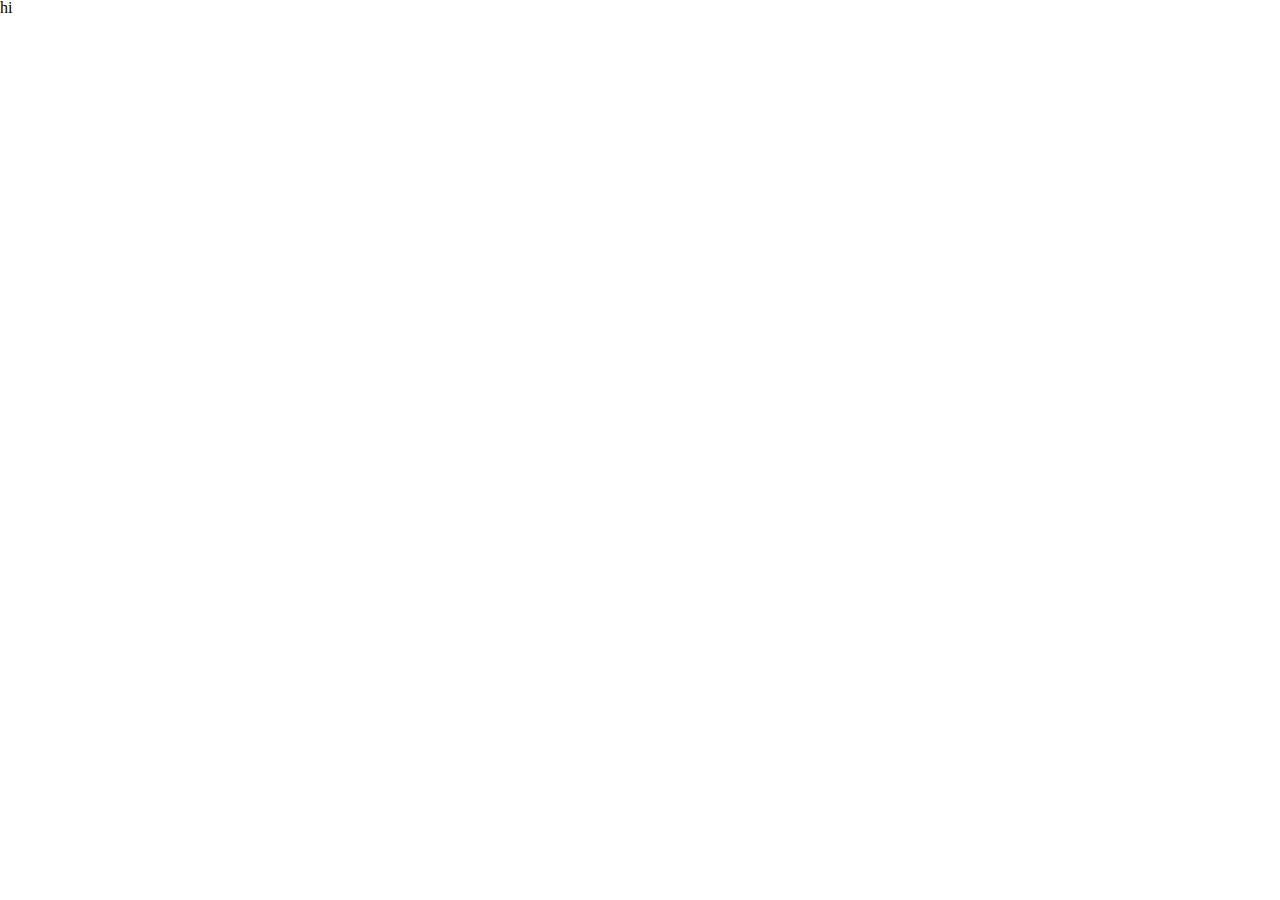
==== index.html @ 4ed2ddb4 "first" ====
<!DOCTYPE html>
<html lang="en">

<head>
    <meta charset="UTF-8">
    <meta name="viewport" content="width=device-width, initial-scale=1.0">
    <link rel="stylesheet" href="base.css">
    <link rel="stylesheet" href="style.css">
    <title>Photo Design</title>
</head>

<body>
    <h1>hi</h1>
</body>

</html>
---- base.css ----
/* http://meyerweb.com/eric/tools/css/reset/ 
   v2.0 | 20110126
   License: none (public domain)
*/

html, body, div, span, applet, object, iframe,
h1, h2, h3, h4, h5, h6, p, blockquote, pre,
a, abbr, acronym, address, big, cite, code,
del, dfn, em, img, ins, kbd, q, s, samp,
small, strike, strong, sub, sup, tt, var,
b, u, i, center,
dl, dt, dd, ol, ul, li,
fieldset, form, label, legend,
table, caption, tbody, tfoot, thead, tr, th, td,
article, aside, canvas, details, embed, 
figure, figcaption, footer, header, hgroup, 
menu, nav, output, ruby, section, summary,
time, mark, audio, video {
	margin: 0;
	padding: 0;
	border: 0;
	font-size: 100%;
	font: inherit;
	vertical-align: baseline;
}
/* HTML5 display-role reset for older browsers */
article, aside, details, figcaption, figure, 
footer, header, hgroup, menu, nav, section {
	display: block;
}
body {
	line-height: 1;
}
ol, ul {
	list-style: none;
}
blockquote, q {
	quotes: none;
}
blockquote:before, blockquote:after,
q:before, q:after {
	content: '';
	content: none;
}
table {
	border-collapse: collapse;
	border-spacing: 0;
}
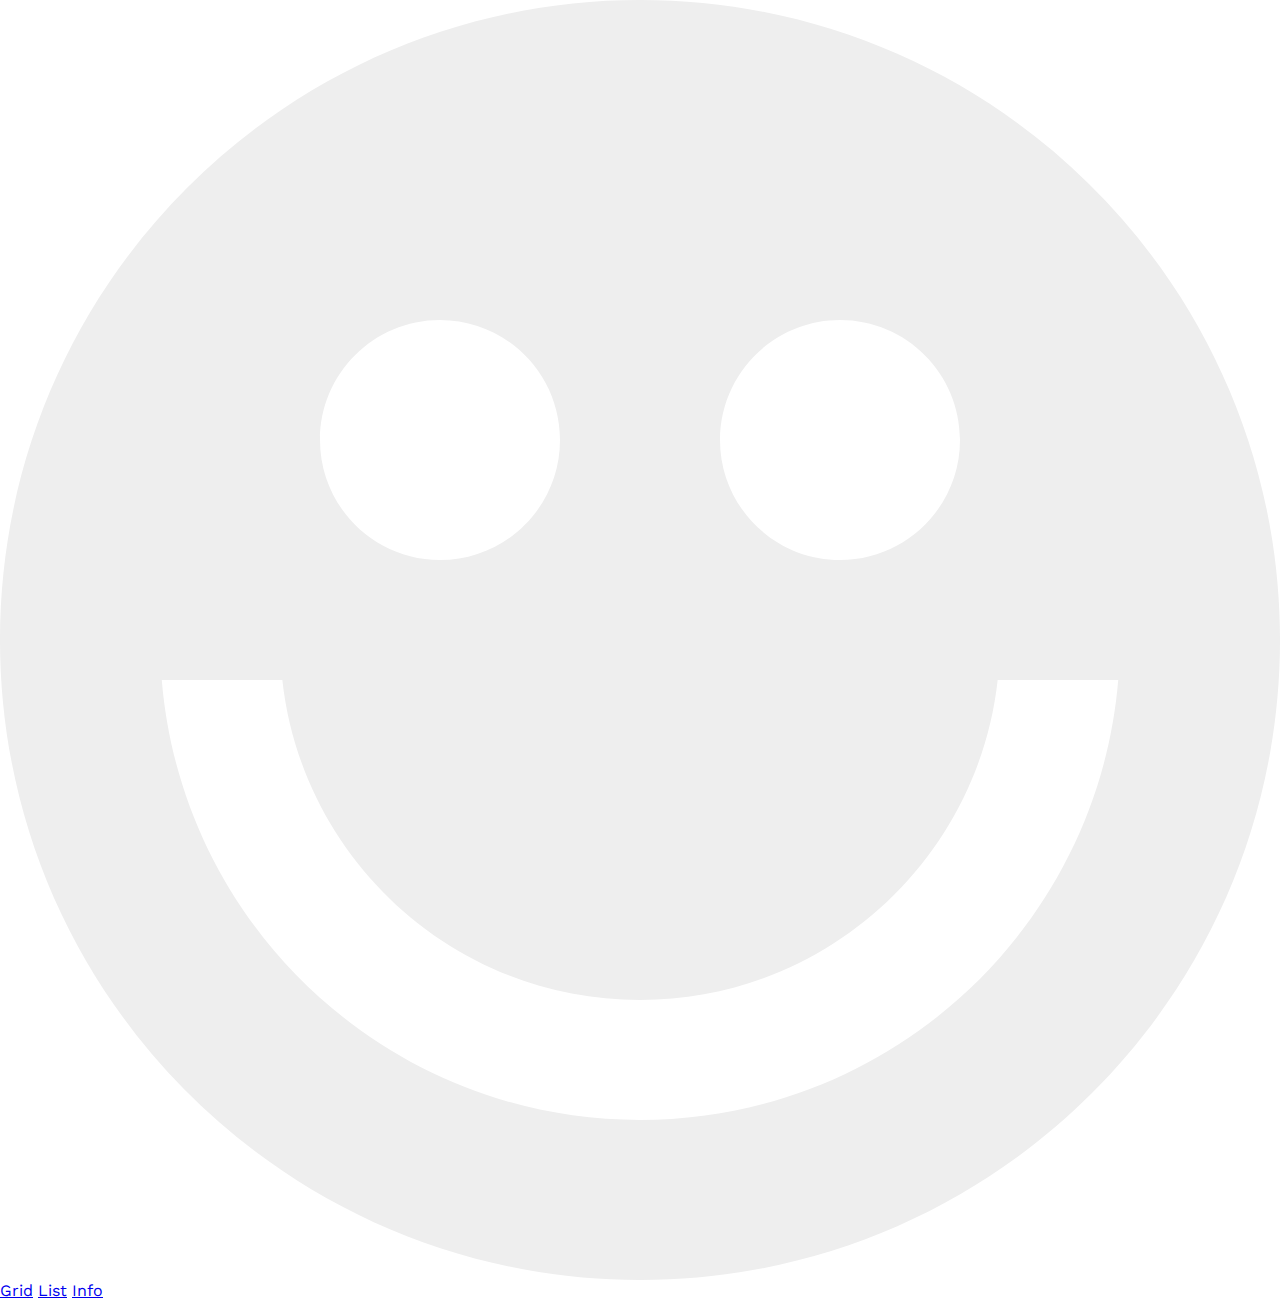
==== commit 87008807: "add header and fonts" ====
--- a/index.html
+++ b/index.html
@@ -4,13 +4,25 @@
 <head>
     <meta charset="UTF-8">
     <meta name="viewport" content="width=device-width, initial-scale=1.0">
+    <link rel="preconnect" href="https://fonts.googleapis.com">
+    <link rel="preconnect" href="https://fonts.gstatic.com" crossorigin>
+    <link href="https://fonts.googleapis.com/css2?family=Work+Sans:wght@300;400;700&display=swap" rel="stylesheet">
     <link rel="stylesheet" href="base.css">
     <link rel="stylesheet" href="style.css">
     <title>Photo Design</title>
 </head>
 
 <body>
-    <h1>hi</h1>
+    <header>
+        <h1>
+            <img src="./assets/logo.svg" alt="logo">
+        </h1>
+        <nav>
+            <a href="#">Grid</a>
+            <a href="#">List</a>
+            <a href="#">Info</a>
+        </nav>
+    </header>
 </body>
 
 </html>--- a/style.css
+++ b/style.css
@@ -0,0 +1,17 @@
+html {
+    font-size: 100%; /*16px*/
+    box-sizing: border-box;
+}
+
+*, *:before, *:after {
+    box-sizing: inherit;
+}
+/* 
+img {
+    width: 100%;
+    max-width: 100%;
+} */
+
+body {
+    font-family: 'Work Sans', sans-serif;
+}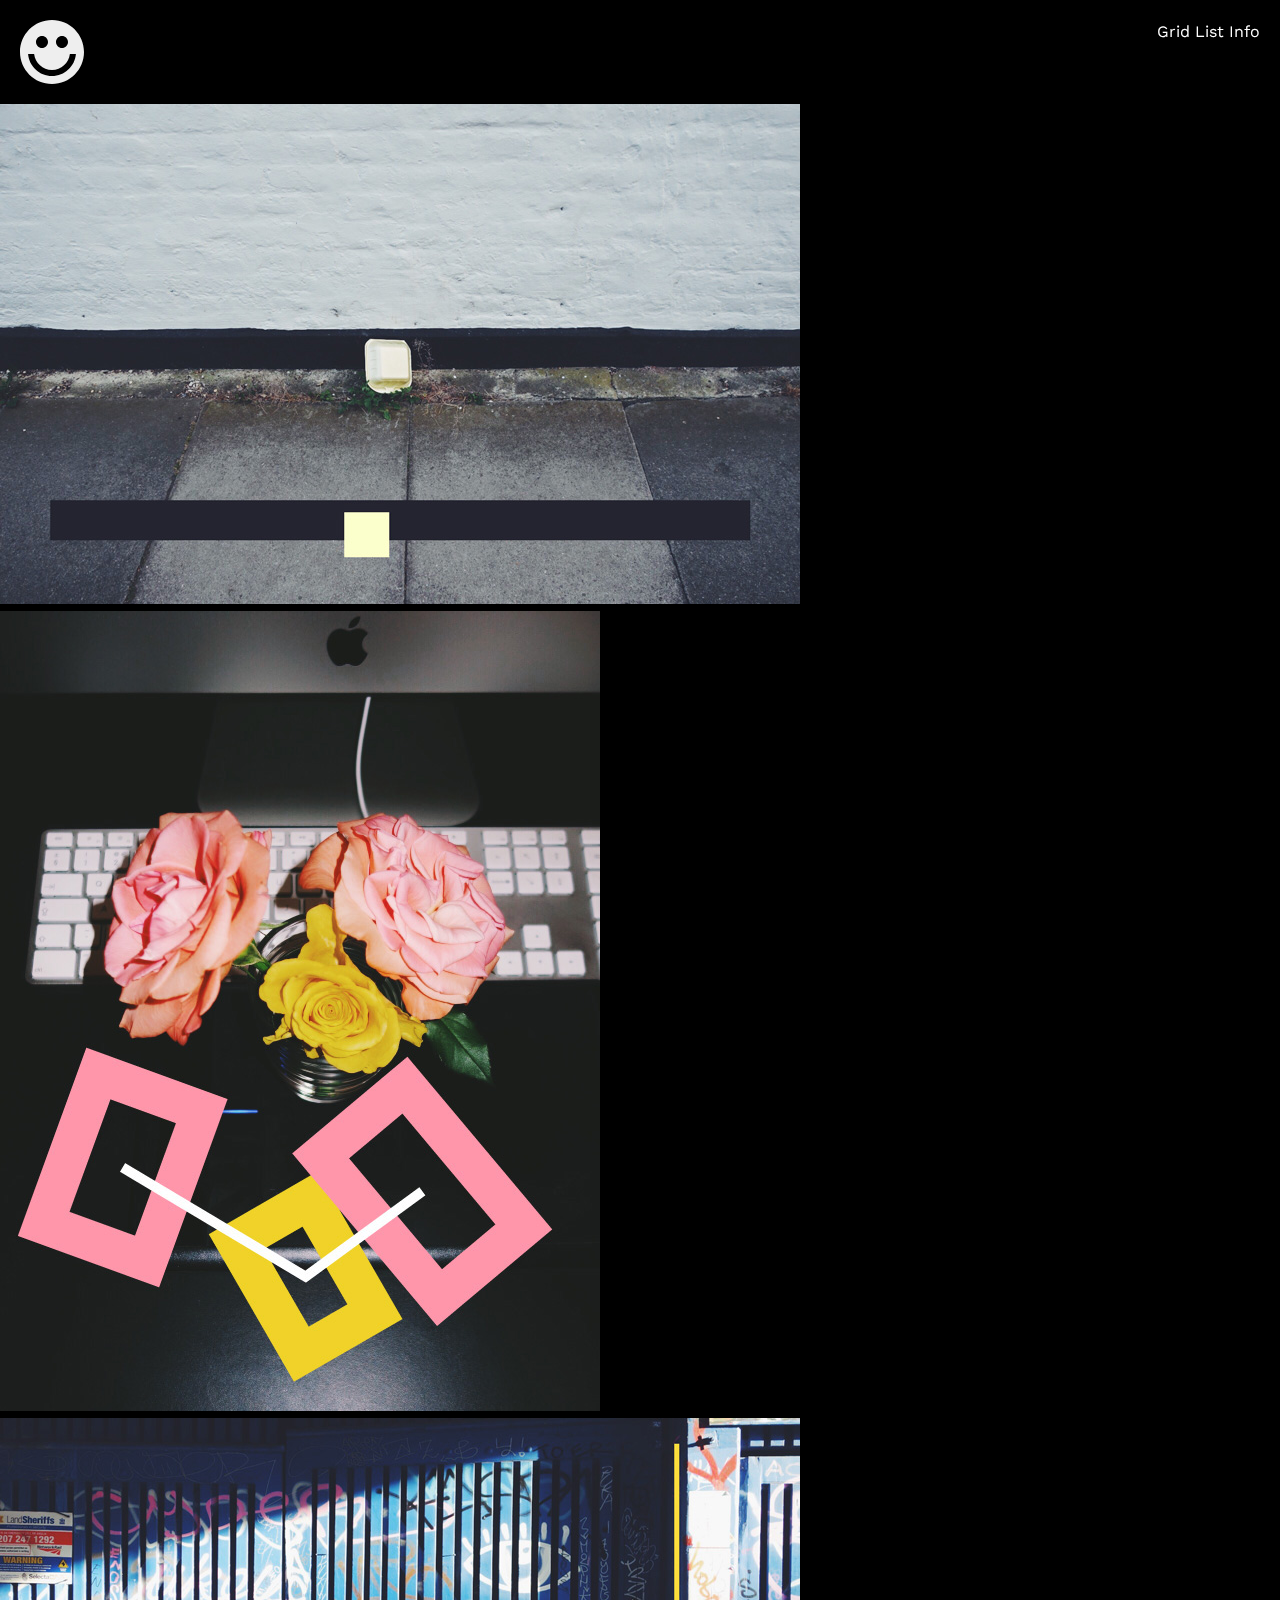
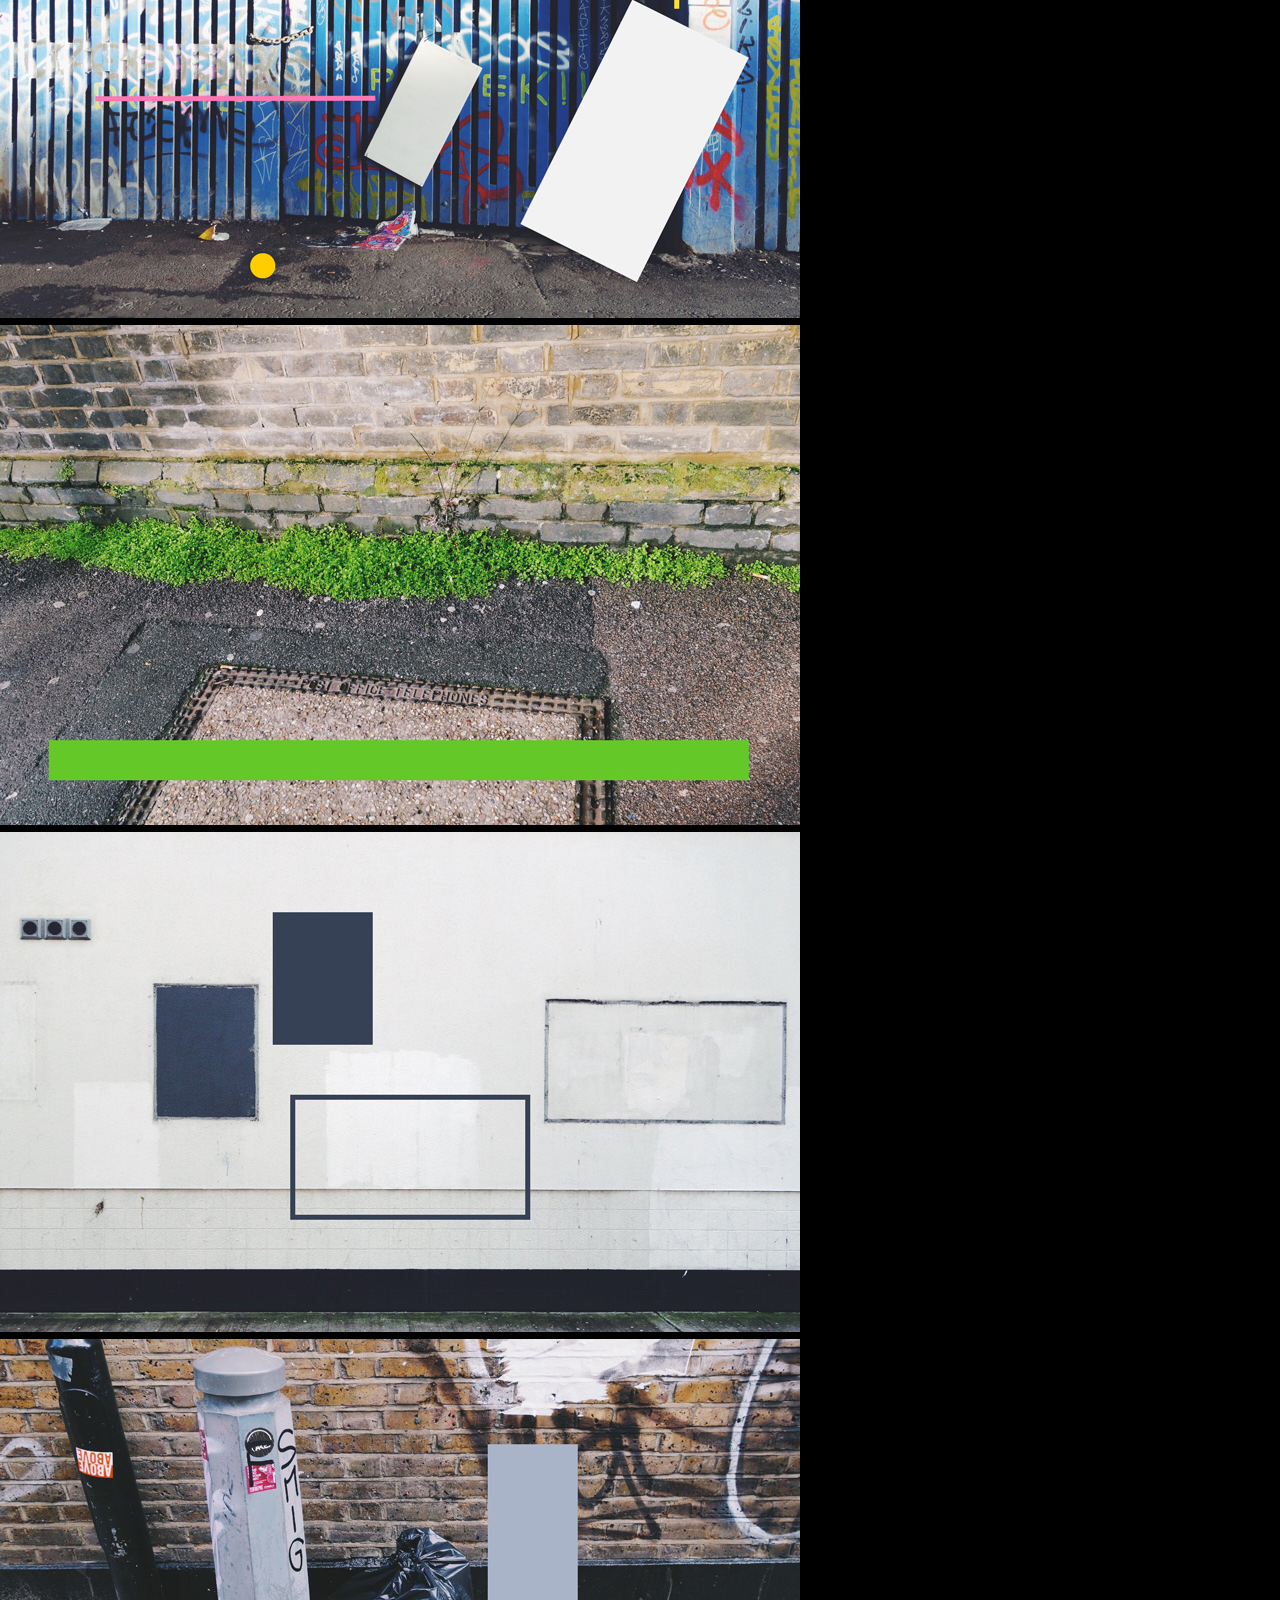
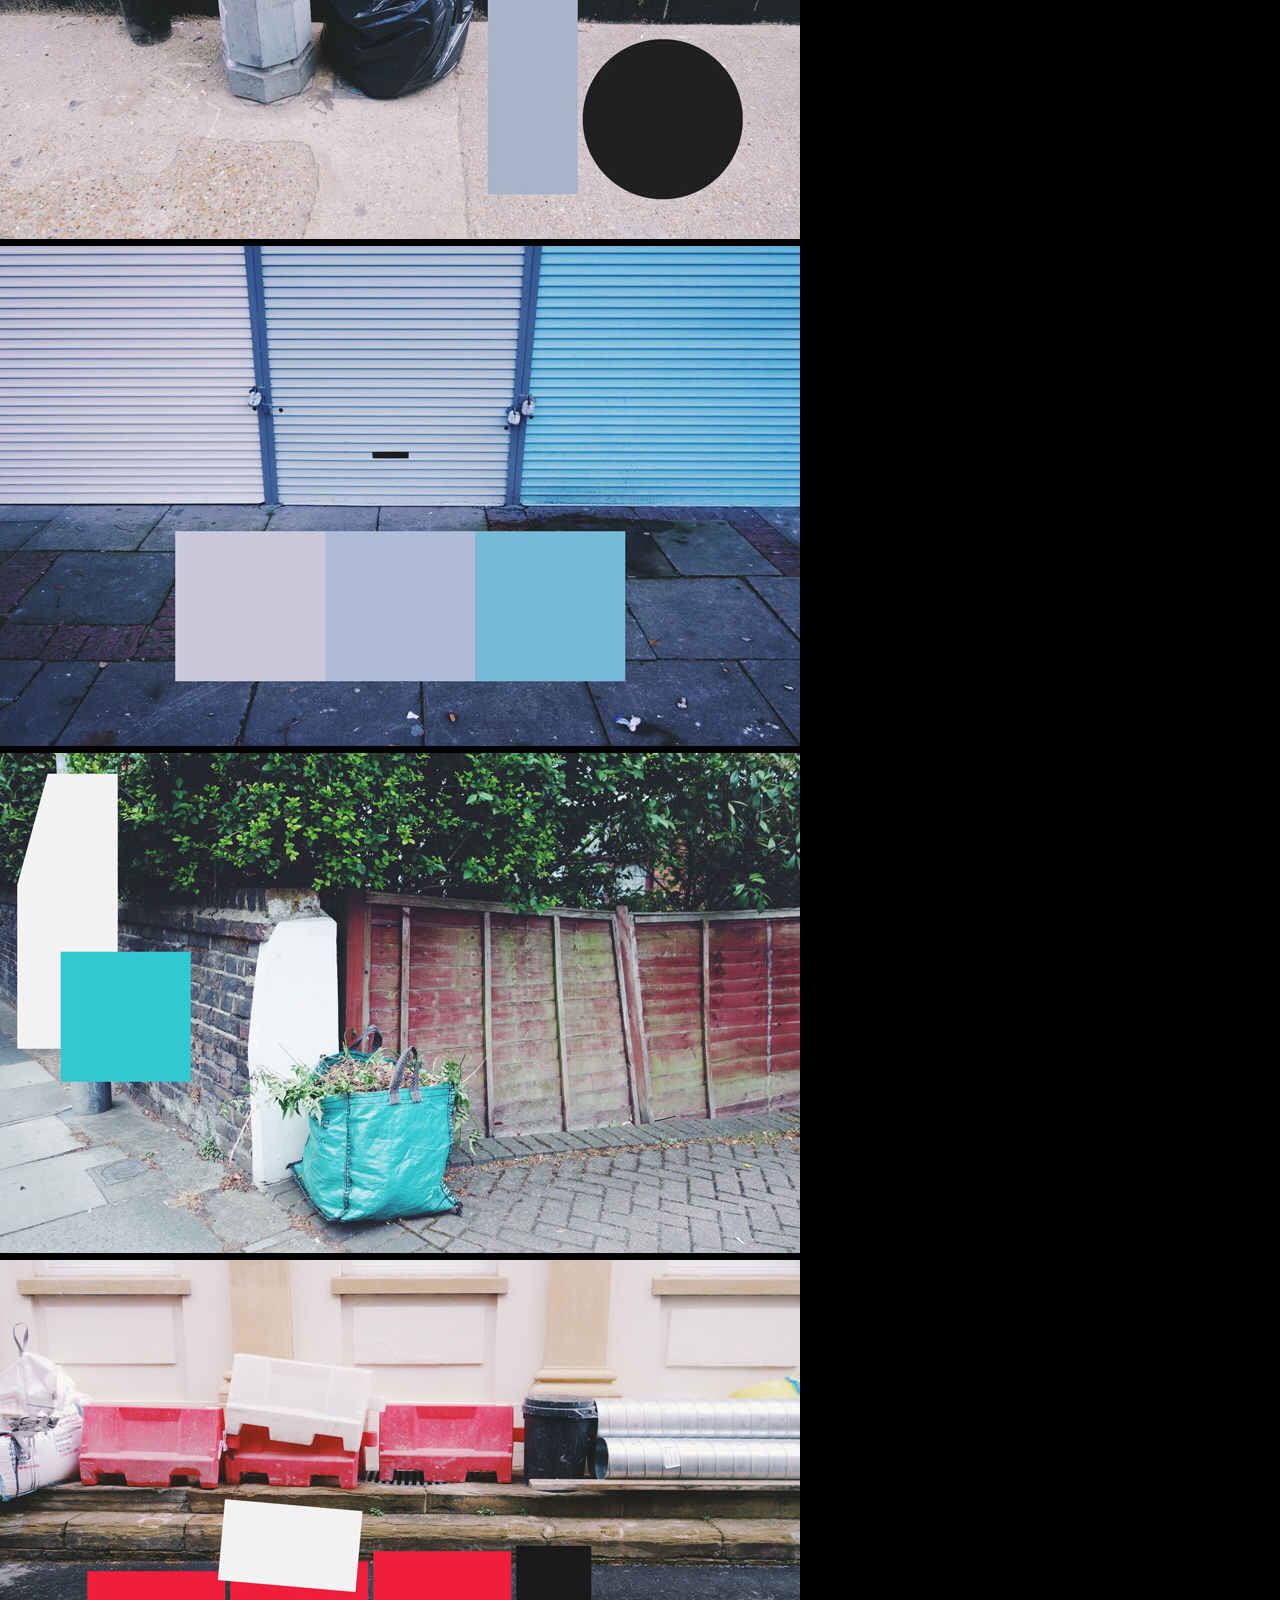
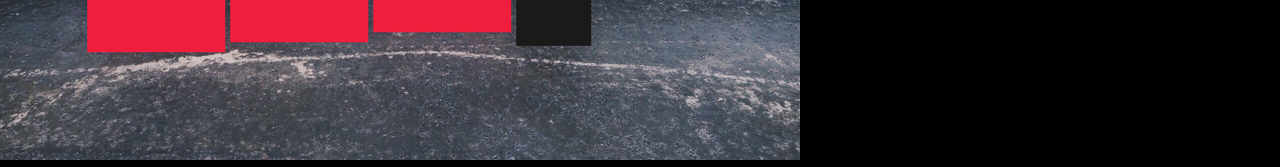
==== commit aa677f1b: "add css and fix the header to top" ====
--- a/index.html
+++ b/index.html
@@ -23,6 +23,36 @@
             <a href="#">Info</a>
         </nav>
     </header>
+
+    <section class="photos">
+        <div class="photo">
+            <img src="./assets/image_1.jpg" alt="photo">
+        </div>
+        <div class="photo">
+            <img src="./assets/image_2.jpg" alt="photo">
+        </div>
+        <div class="photo">
+            <img src="./assets/image_3.jpg" alt="photo">
+        </div>
+        <div class="photo">
+            <img src="./assets/image_4.jpg" alt="photo">
+        </div>
+        <div class="photo">
+            <img src="./assets/image_5.jpg" alt="photo">
+        </div>
+        <div class="photo">
+            <img src="./assets/image_6.jpg" alt="photo">
+        </div>
+        <div class="photo">
+            <img src="./assets/image_7.jpg" alt="photo">
+        </div>
+        <div class="photo">
+            <img src="./assets/image_8.jpg" alt="photo">
+        </div>
+        <div class="photo">
+            <img src="./assets/image_9.jpg" alt="photo">
+        </div>
+    </section>
 </body>
 
 </html>--- a/style.css
+++ b/style.css
@@ -14,4 +14,31 @@
 
 body {
     font-family: 'Work Sans', sans-serif;
+    line-height: 1.5;
+    color: #fff;
+    background-color: #000;
+    padding-top: 6.5rem;
+}
+
+a {
+    color: #fff;
+    text-decoration: none;
+}
+
+header {
+    overflow: hidden;
+    position: fixed;
+    width: 100%;
+    top: 0;
+    left: 0;
+    padding: 1.25rem;
+}
+
+header h1 {
+    float: left;
+    width: 4rem;
+}
+
+header nav {
+    float: right;
 }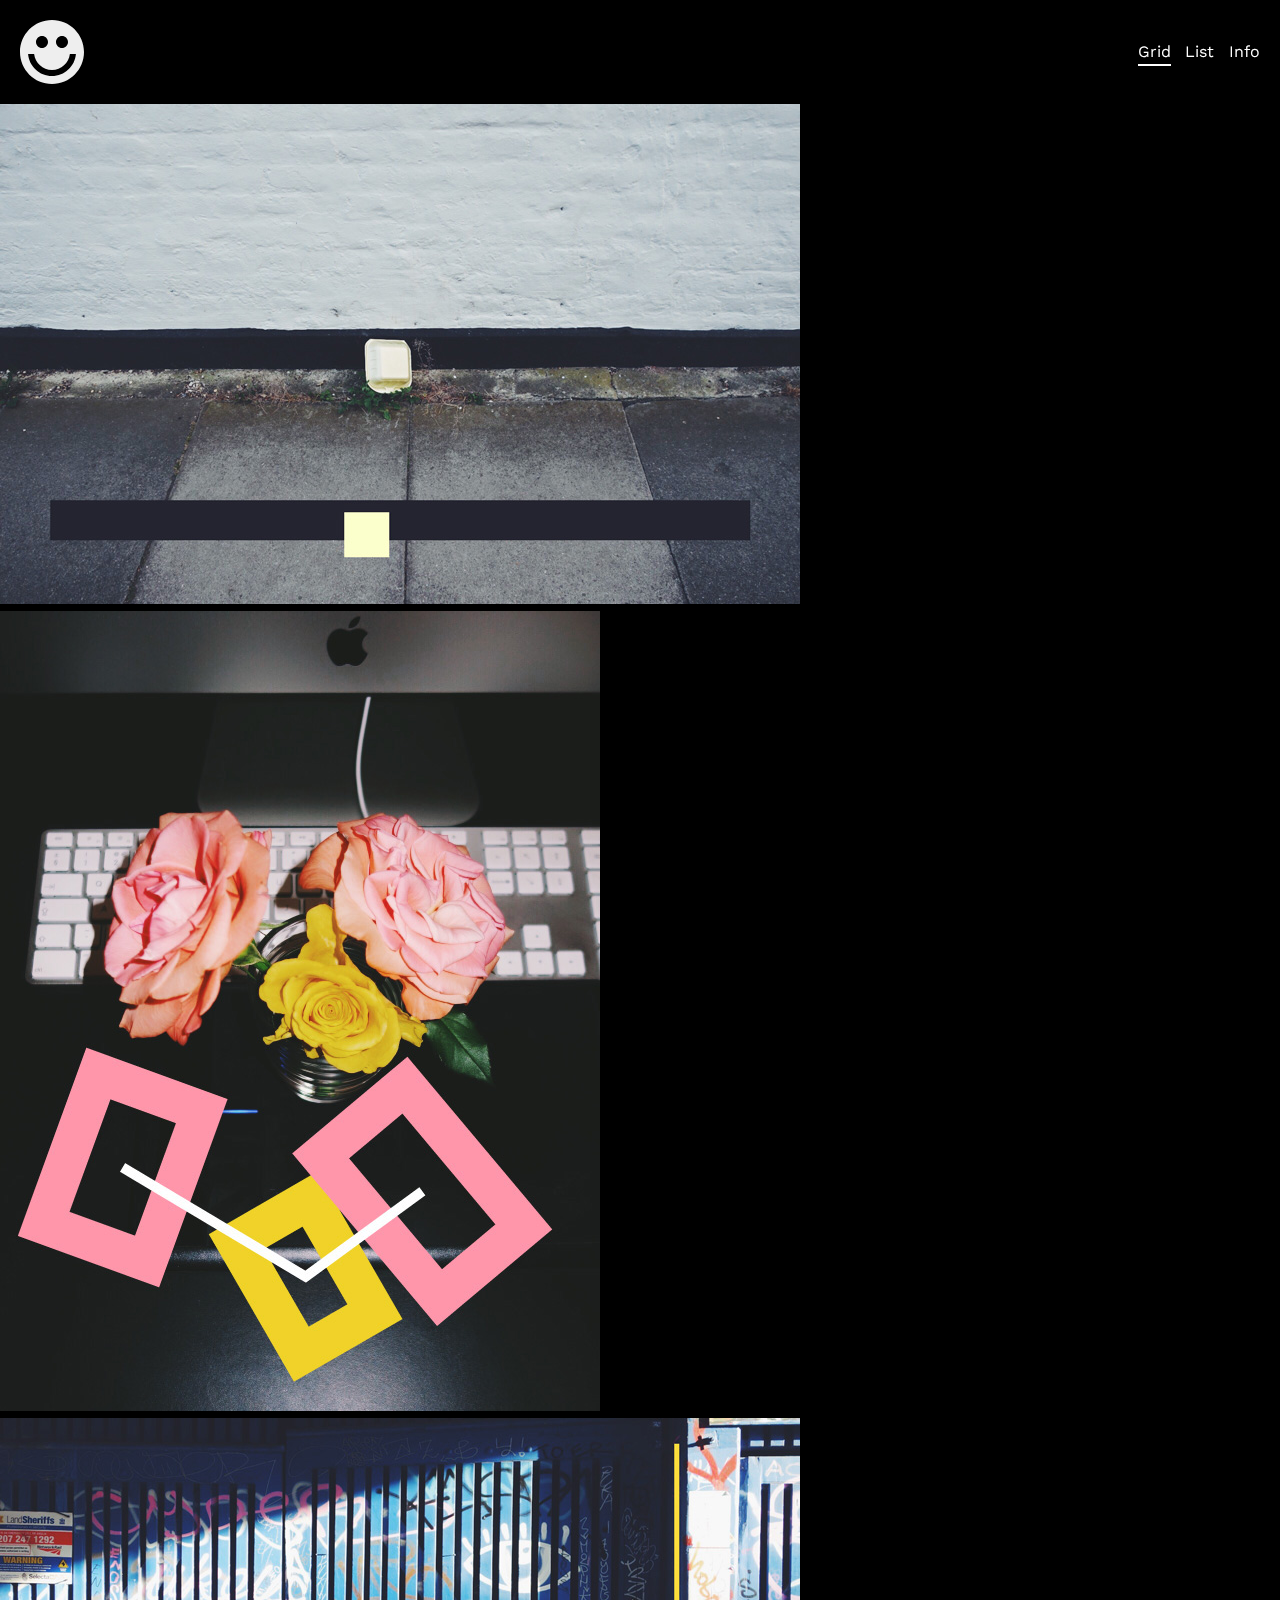
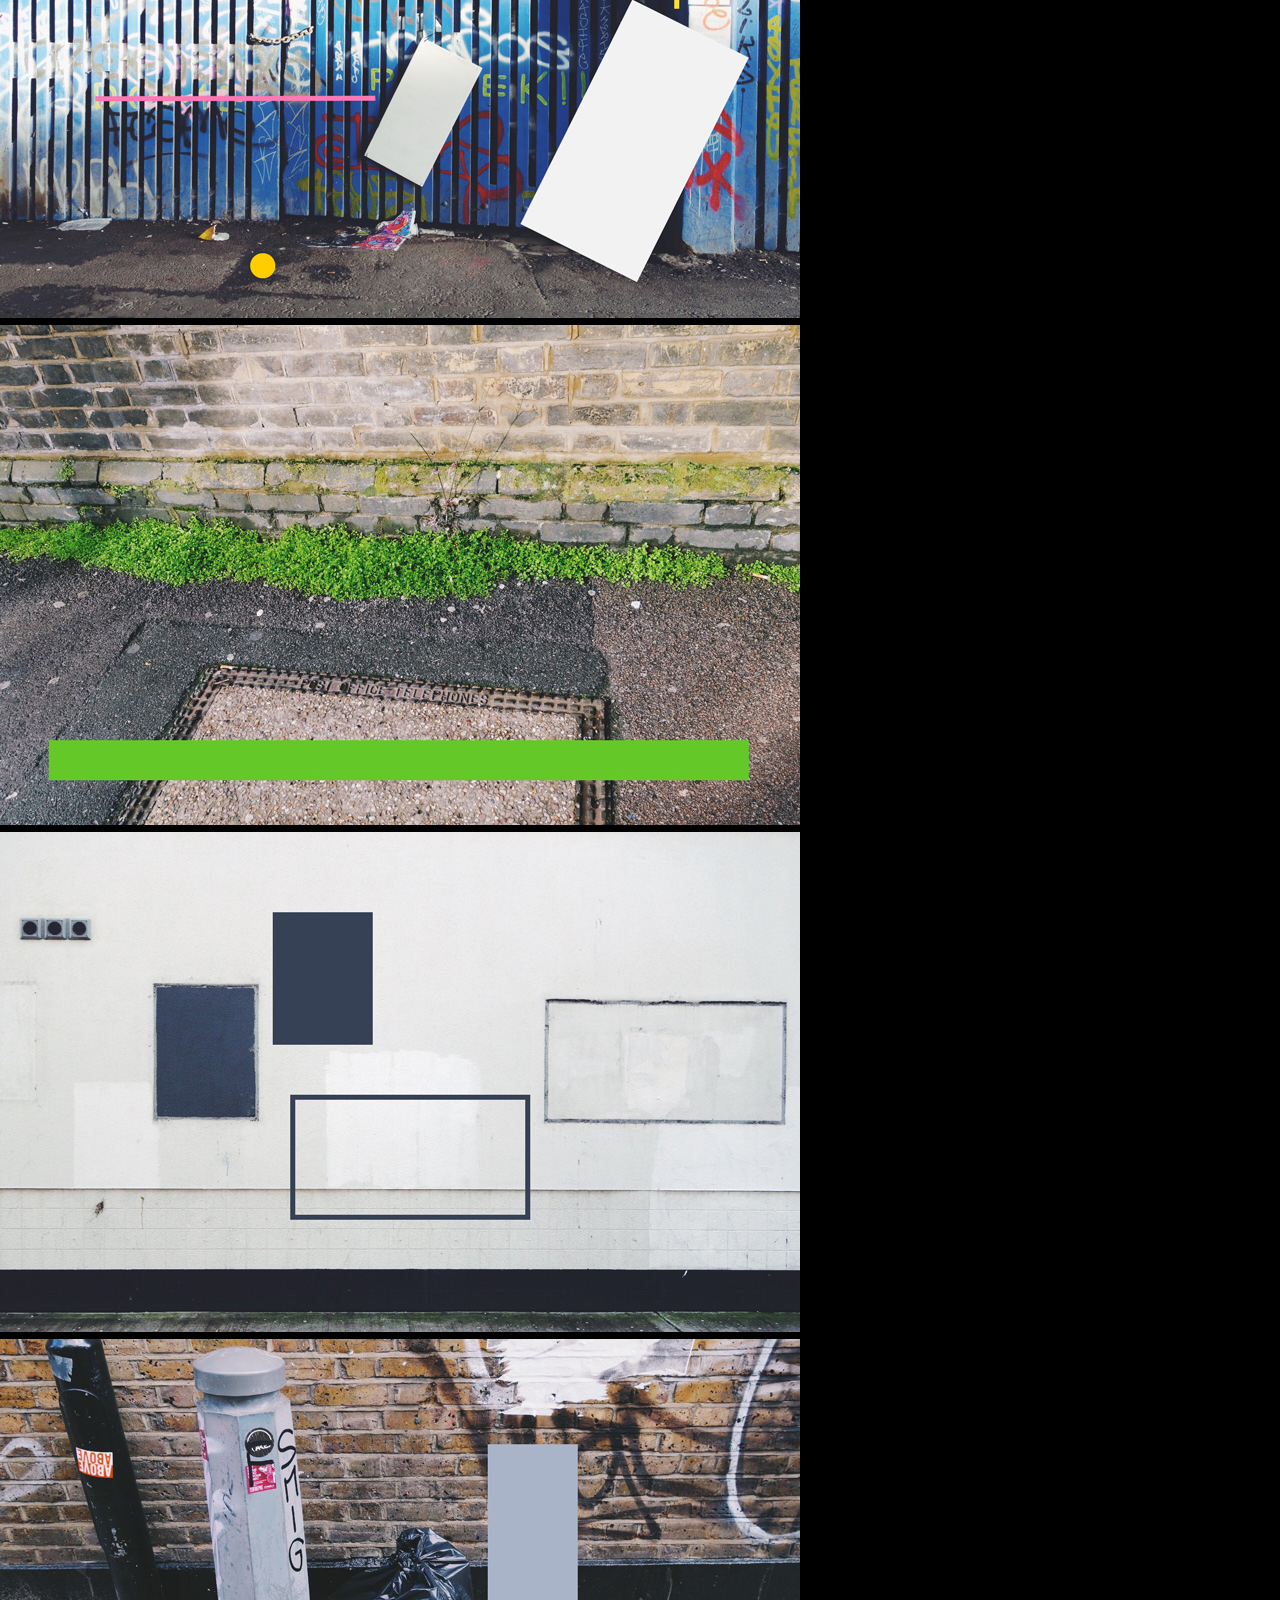
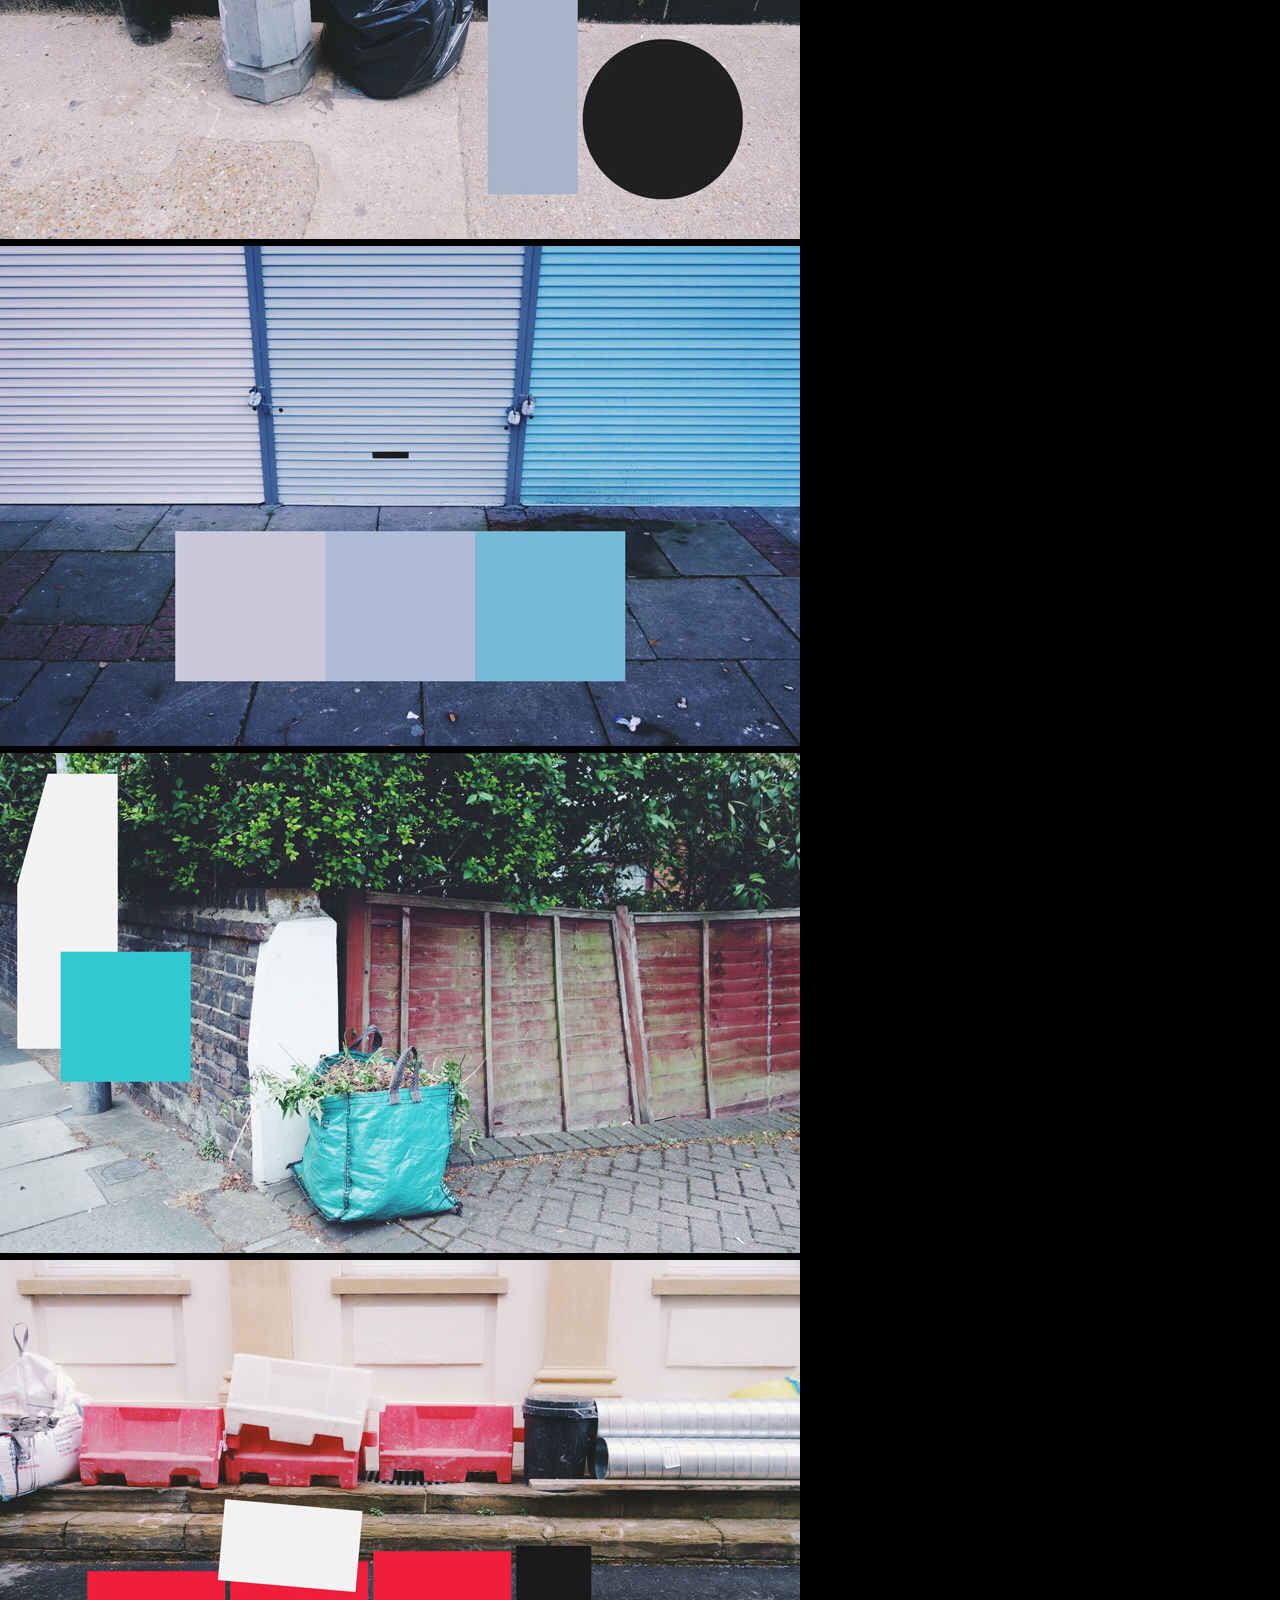
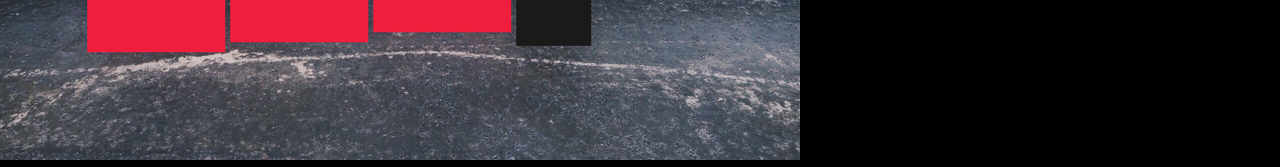
==== commit 673b25fc: "align nav links and add active class to it" ====
--- a/index.html
+++ b/index.html
@@ -18,7 +18,7 @@
             <img src="./assets/logo.svg" alt="logo">
         </h1>
         <nav>
-            <a href="#">Grid</a>
+            <a href="#" class="active">Grid</a>
             <a href="#">List</a>
             <a href="#">Info</a>
         </nav>
--- a/style.css
+++ b/style.css
@@ -41,4 +41,14 @@
 
 header nav {
     float: right;
+    margin-top: 1.25rem;
+}
+
+header nav a {
+    margin-left: 0.6rem;
+}
+
+.active {
+    border-bottom: 2px solid #fff;
+    padding-bottom: 3px;
 }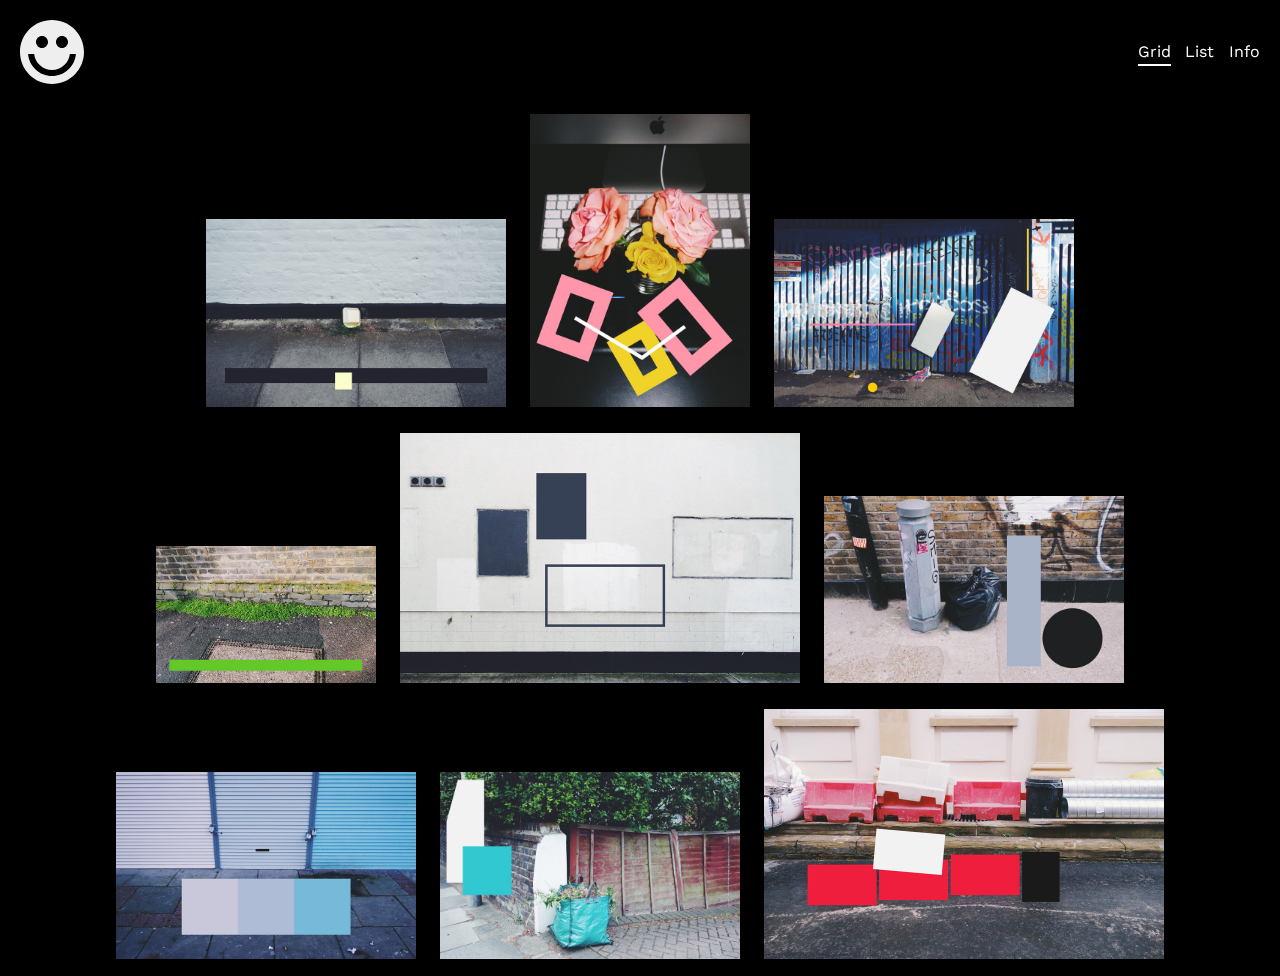
==== commit 7c6845e6: "add style to photo divs and photos section" ====
--- a/index.html
+++ b/index.html
@@ -28,16 +28,16 @@
         <div class="photo">
             <img src="./assets/image_1.jpg" alt="photo">
         </div>
-        <div class="photo">
+        <div class="photo small">
             <img src="./assets/image_2.jpg" alt="photo">
         </div>
         <div class="photo">
             <img src="./assets/image_3.jpg" alt="photo">
         </div>
-        <div class="photo">
+        <div class="photo small">
             <img src="./assets/image_4.jpg" alt="photo">
         </div>
-        <div class="photo">
+        <div class="photo large">
             <img src="./assets/image_5.jpg" alt="photo">
         </div>
         <div class="photo">
@@ -49,7 +49,7 @@
         <div class="photo">
             <img src="./assets/image_8.jpg" alt="photo">
         </div>
-        <div class="photo">
+        <div class="photo large">
             <img src="./assets/image_9.jpg" alt="photo">
         </div>
     </section>
--- a/style.css
+++ b/style.css
@@ -6,11 +6,11 @@
 *, *:before, *:after {
     box-sizing: inherit;
 }
-/* 
+
 img {
     width: 100%;
     max-width: 100%;
-} */
+}
 
 body {
     font-family: 'Work Sans', sans-serif;
@@ -51,4 +51,26 @@
 .active {
     border-bottom: 2px solid #fff;
     padding-bottom: 3px;
+}
+
+.photos {
+    text-align: center;
+    max-width: 67.5rem;
+    margin-left: auto;
+    margin-right: auto;
+}
+
+.photo {
+    display: inline-block;
+    width: 18.75rem;
+    margin: 0.6rem;
+    /* vertical-align: top; */
+}
+
+.small {
+    width: 13.75rem;
+}
+
+.large {
+    width: 25rem;
 }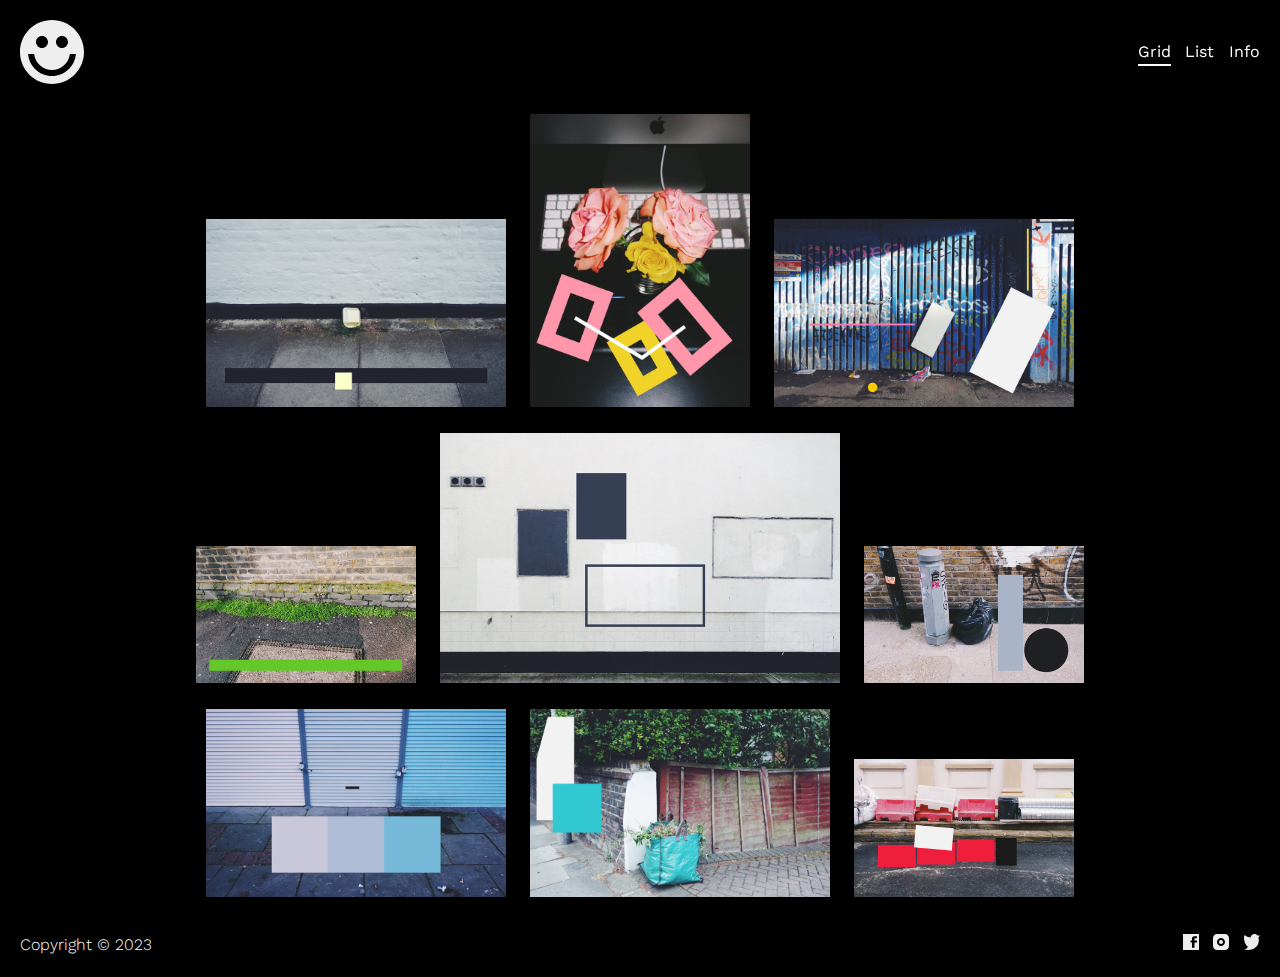
==== commit a891cefa: "add footer to html ad css" ====
--- a/index.html
+++ b/index.html
@@ -40,7 +40,7 @@
         <div class="photo large">
             <img src="./assets/image_5.jpg" alt="photo">
         </div>
-        <div class="photo">
+        <div class="photo small">
             <img src="./assets/image_6.jpg" alt="photo">
         </div>
         <div class="photo">
@@ -49,10 +49,25 @@
         <div class="photo">
             <img src="./assets/image_8.jpg" alt="photo">
         </div>
-        <div class="photo large">
+        <div class="photo small">
             <img src="./assets/image_9.jpg" alt="photo">
         </div>
     </section>
+
+    <footer>
+        <p>Copyright &copy; 2023</p>
+        <div class="contact">
+            <a href="#">
+                <img src="./assets/icon-facebook.svg" alt="facebook">
+            </a>
+            <a href="#">
+                <img src="./assets/icon-instagram.svg" alt="instagram">
+            </a>
+            <a href="#">
+                <img src="./assets/icon-twitter.svg" alt="twitter">
+            </a>
+        </div>
+    </footer>
 </body>
 
 </html>--- a/style.css
+++ b/style.css
@@ -7,10 +7,10 @@
     box-sizing: inherit;
 }
 
-img {
+/* img {
     width: 100%;
     max-width: 100%;
-}
+} */
 
 body {
     font-family: 'Work Sans', sans-serif;
@@ -60,6 +60,11 @@
     margin-right: auto;
 }
 
+.photos img {
+    width: 100%;
+    max-width: 100%;
+}
+
 .photo {
     display: inline-block;
     width: 18.75rem;
@@ -73,4 +78,24 @@
 
 .large {
     width: 25rem;
+}
+
+footer {
+    overflow: hidden;
+    padding: 1.25rem;
+}
+
+footer p {
+    float: left;
+    font-weight: 300;
+}
+
+footer .contact {
+    float: right;
+}
+
+footer .contact a {
+    width: 1rem;
+    margin-left: 0.6rem;
+    display: inline-block;
 }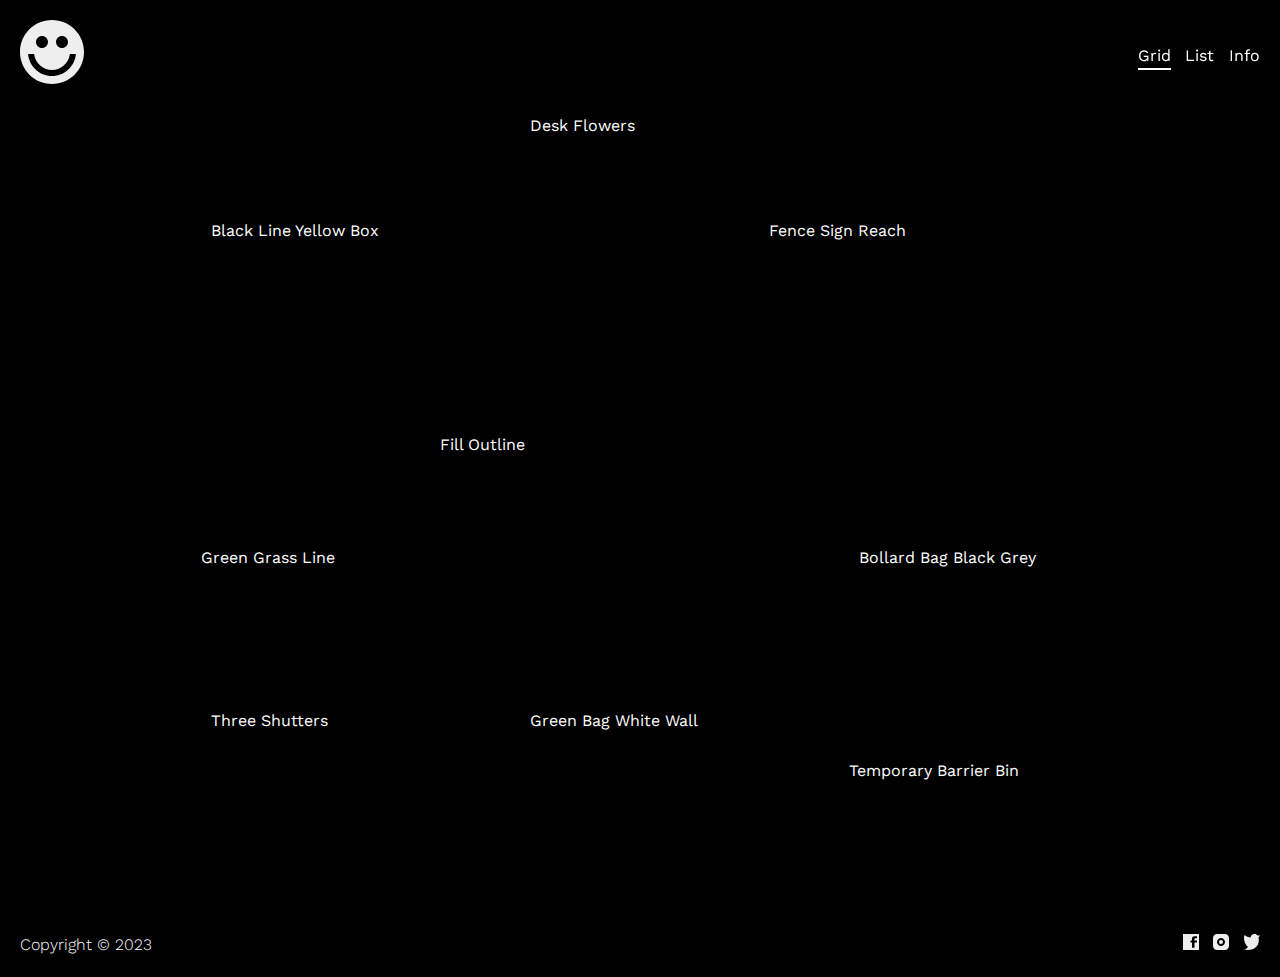
==== commit c3c65671: "add absolute and relative to overlay and photo classes" ====
--- a/index.html
+++ b/index.html
@@ -26,30 +26,57 @@
 
     <section class="photos">
         <div class="photo">
+            <div class="overlay">
+                <h2>Black Line Yellow Box</h2>
+            </div>
             <img src="./assets/image_1.jpg" alt="photo">
         </div>
         <div class="photo small">
+            <div class="overlay">
+                <h2>Desk Flowers</h2>
+            </div>
             <img src="./assets/image_2.jpg" alt="photo">
         </div>
         <div class="photo">
+            <div class="overlay">
+                <h2>Fence Sign Reach</h2>
+            </div>
             <img src="./assets/image_3.jpg" alt="photo">
         </div>
         <div class="photo small">
+            <div class="overlay">
+                <h2>Green Grass Line</h2>
+            </div>
             <img src="./assets/image_4.jpg" alt="photo">
         </div>
         <div class="photo large">
+            <div class="overlay">
+                <h2>Fill Outline</h2>
+            </div>
             <img src="./assets/image_5.jpg" alt="photo">
         </div>
         <div class="photo small">
+            <div class="overlay">
+                <h2>Bollard Bag Black Grey</h2>
+            </div>
             <img src="./assets/image_6.jpg" alt="photo">
         </div>
         <div class="photo">
+            <div class="overlay">
+                <h2>Three Shutters</h2>
+            </div>
             <img src="./assets/image_7.jpg" alt="photo">
         </div>
         <div class="photo">
+            <div class="overlay">
+                <h2>Green Bag White Wall</h2>
+            </div>
             <img src="./assets/image_8.jpg" alt="photo">
         </div>
         <div class="photo small">
+            <div class="overlay">
+                <h2>Temporary Barrier Bin</h2>
+            </div>
             <img src="./assets/image_9.jpg" alt="photo">
         </div>
     </section>
--- a/style.css
+++ b/style.css
@@ -26,8 +26,11 @@
 }
 
 header {
-    overflow: hidden;
+    /* overflow: hidden; */
     position: fixed;
+    display: flex;
+    justify-content: space-between;
+    align-items: center;
     width: 100%;
     top: 0;
     left: 0;
@@ -35,13 +38,8 @@
 }
 
 header h1 {
-    float: left;
+    /* float: left; */
     width: 4rem;
-}
-
-header nav {
-    float: right;
-    margin-top: 1.25rem;
 }
 
 header nav a {
@@ -54,8 +52,12 @@
 }
 
 .photos {
-    text-align: center;
+    /* text-align: center; */
     max-width: 67.5rem;
+    display: flex;
+    flex-wrap: wrap;
+    justify-content: center;
+    align-items: end;
     margin-left: auto;
     margin-right: auto;
 }
@@ -66,10 +68,20 @@
 }
 
 .photo {
-    display: inline-block;
+    /* display: inline-block; */
     width: 18.75rem;
     margin: 0.6rem;
     /* vertical-align: top; */
+    position: relative;
+}
+
+.overlay {
+    position: absolute;
+    top: 0;
+    left: 0;
+    width: 100%;
+    height: 100%;
+    background-color: #000;
 }
 
 .small {
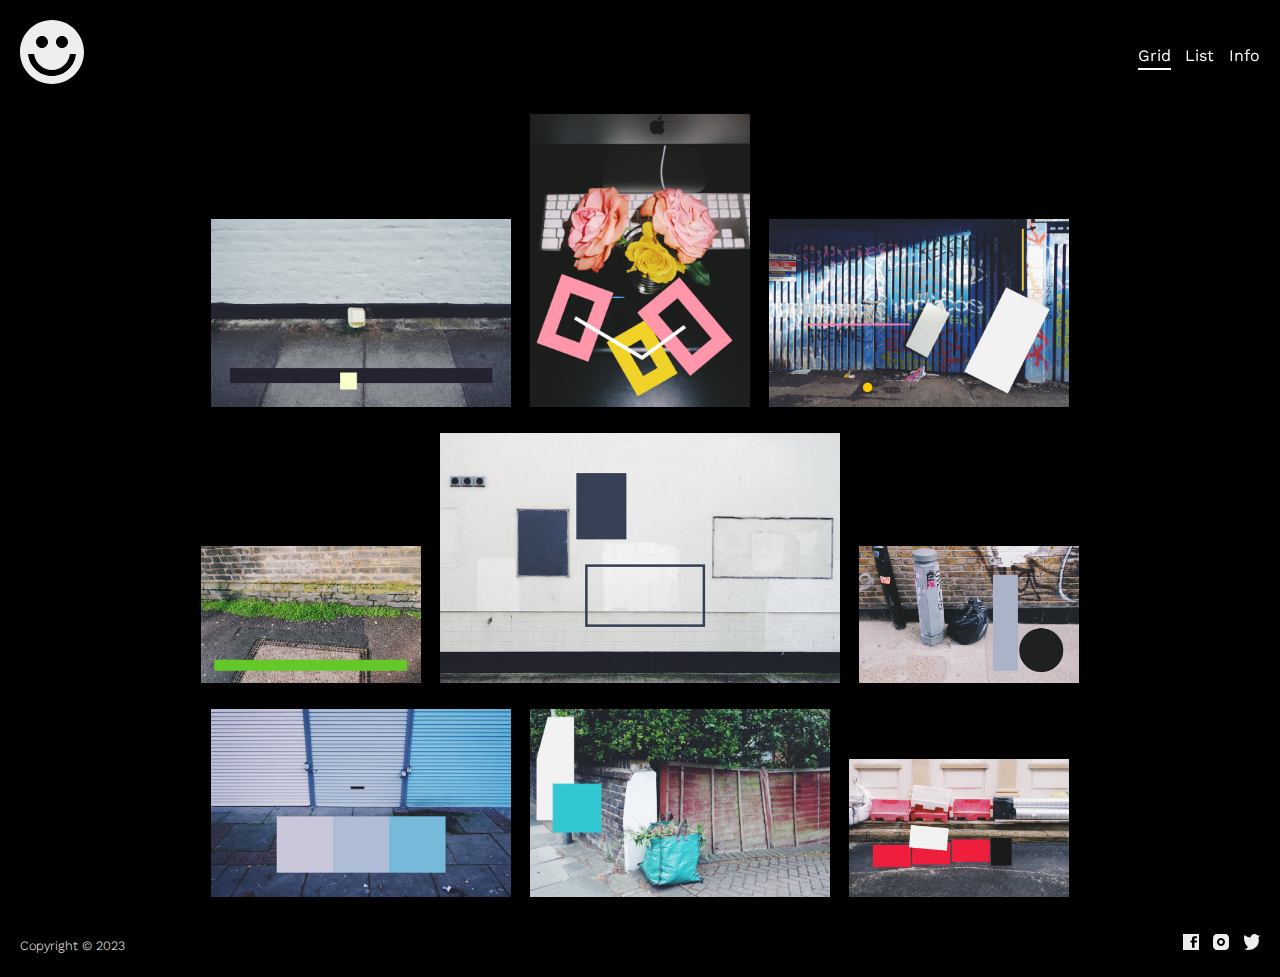
==== commit a86ab001: "add list page" ====
--- a/index.html
+++ b/index.html
@@ -15,11 +15,13 @@
 <body>
     <header>
         <h1>
-            <img src="./assets/logo.svg" alt="logo">
+            <a href="index.html">
+                <img src="./assets/logo.svg" alt="logo">
+            </a>
         </h1>
         <nav>
-            <a href="#" class="active">Grid</a>
-            <a href="#">List</a>
+            <a href="index.html" class="active">Grid</a>
+            <a href="list.html">List</a>
             <a href="#">Info</a>
         </nav>
     </header>
--- a/style.css
+++ b/style.css
@@ -35,6 +35,7 @@
     top: 0;
     left: 0;
     padding: 1.25rem;
+    z-index: 10;
 }
 
 header h1 {
@@ -44,11 +45,17 @@
 
 header nav a {
     margin-left: 0.6rem;
+    transition: border 0.3s ease-in;
+    border-bottom: 2px solid rgba(0, 0, 0, 0);
+    padding-bottom: 3px;
 }
 
-.active {
-    border-bottom: 2px solid #fff;
-    padding-bottom: 3px;
+header nav a:hover {
+    border-color: #555;
+}
+
+header nav a.active {
+    border-color: #fff;
 }
 
 .photos {
@@ -60,6 +67,8 @@
     align-items: end;
     margin-left: auto;
     margin-right: auto;
+    padding-left: 0.6rem;
+    padding-right: 0.6rem;
 }
 
 .photos img {
@@ -75,13 +84,36 @@
     position: relative;
 }
 
+.photo img {
+    transition: filter 0.3s;
+}
+
+.photo:hover img {
+    filter: grayscale(100%);
+}
+
 .overlay {
     position: absolute;
     top: 0;
     left: 0;
     width: 100%;
     height: 100%;
-    background-color: #000;
+    background-color: rgba(0, 0, 0, 0.7);
+    opacity: 0;
+    transition: opacity 0.3s;
+    z-index: 7;
+}
+
+.photo:hover .overlay {
+    opacity: 1;
+}
+
+.photo h2 {
+    position: absolute;
+    top: -1rem;
+    left: -1rem;
+    font-size: 1.5rem;
+    line-height: 1.2; 
 }
 
 .small {
@@ -93,17 +125,15 @@
 }
 
 footer {
-    overflow: hidden;
+    display: flex;
+    justify-content: space-between;
+    align-items: center;
     padding: 1.25rem;
 }
 
 footer p {
-    float: left;
+    font-size: 0.8rem;
     font-weight: 300;
-}
-
-footer .contact {
-    float: right;
 }
 
 footer .contact a {
